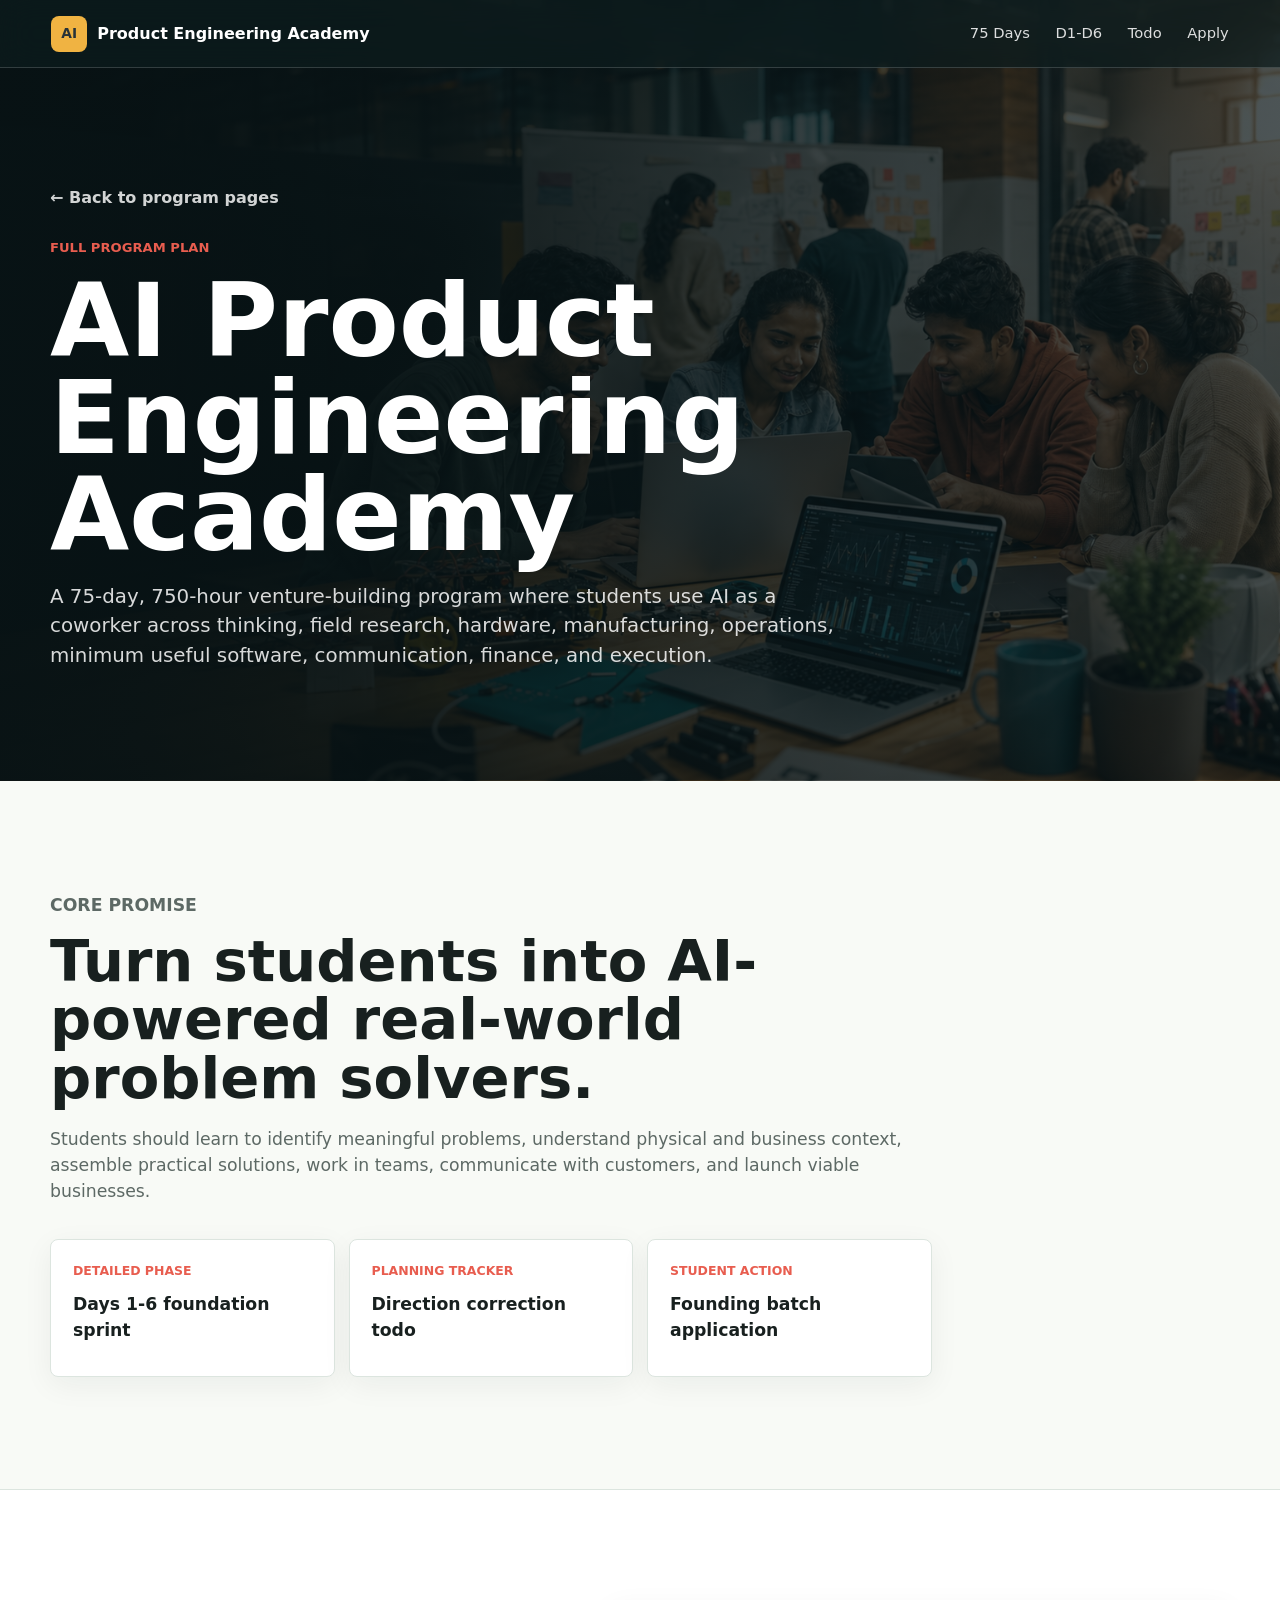
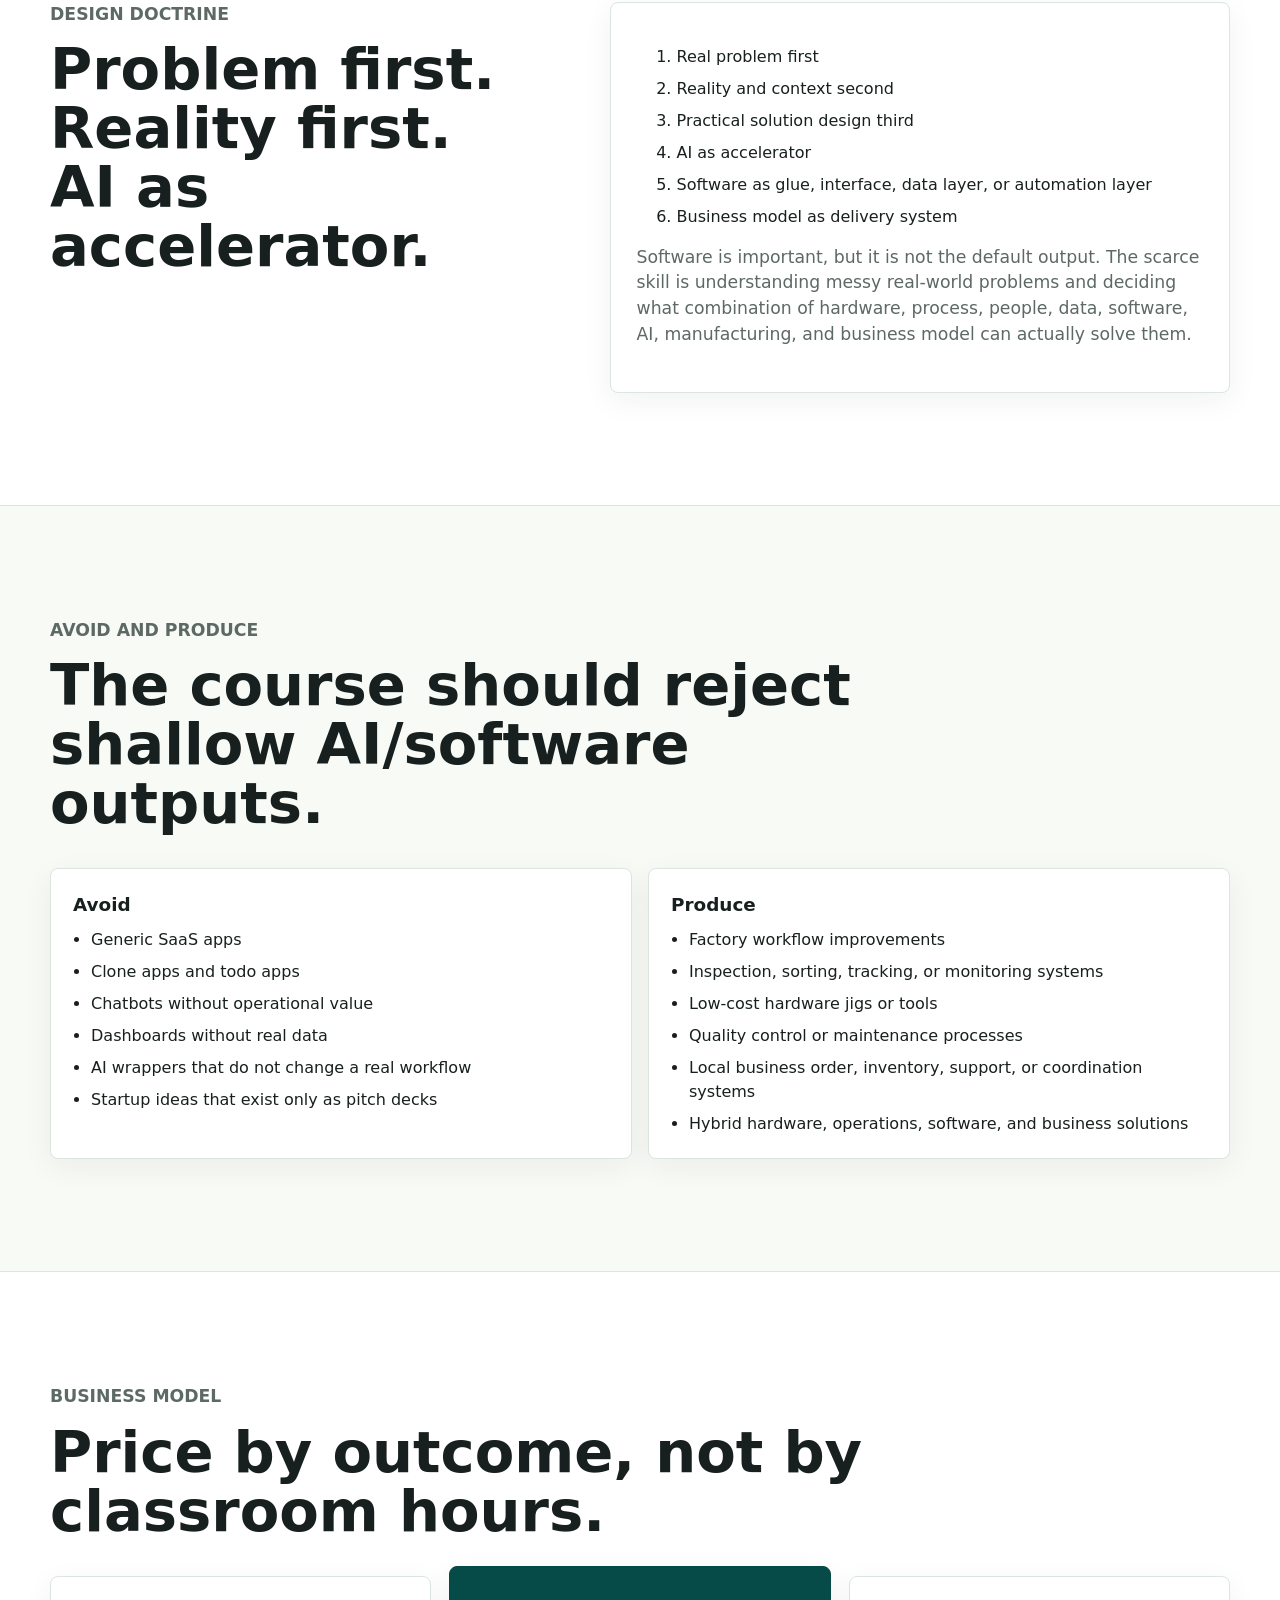
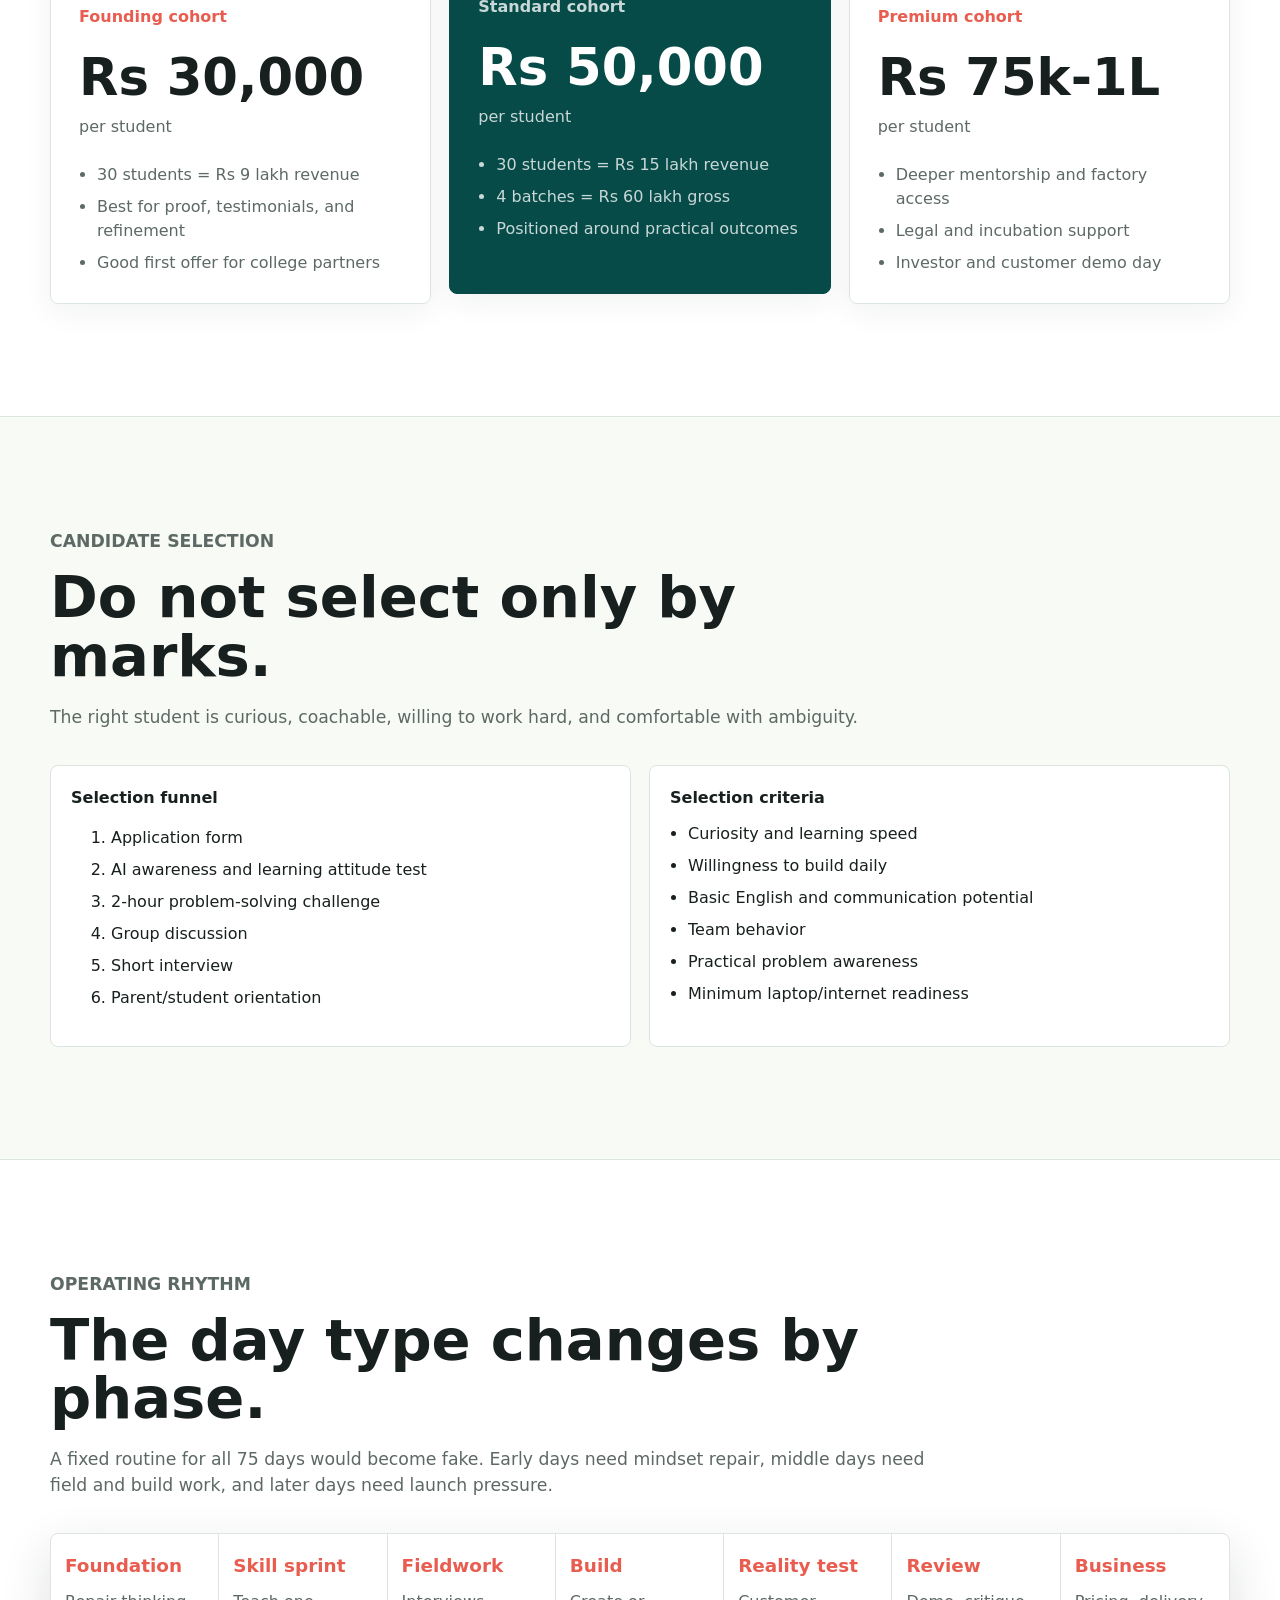
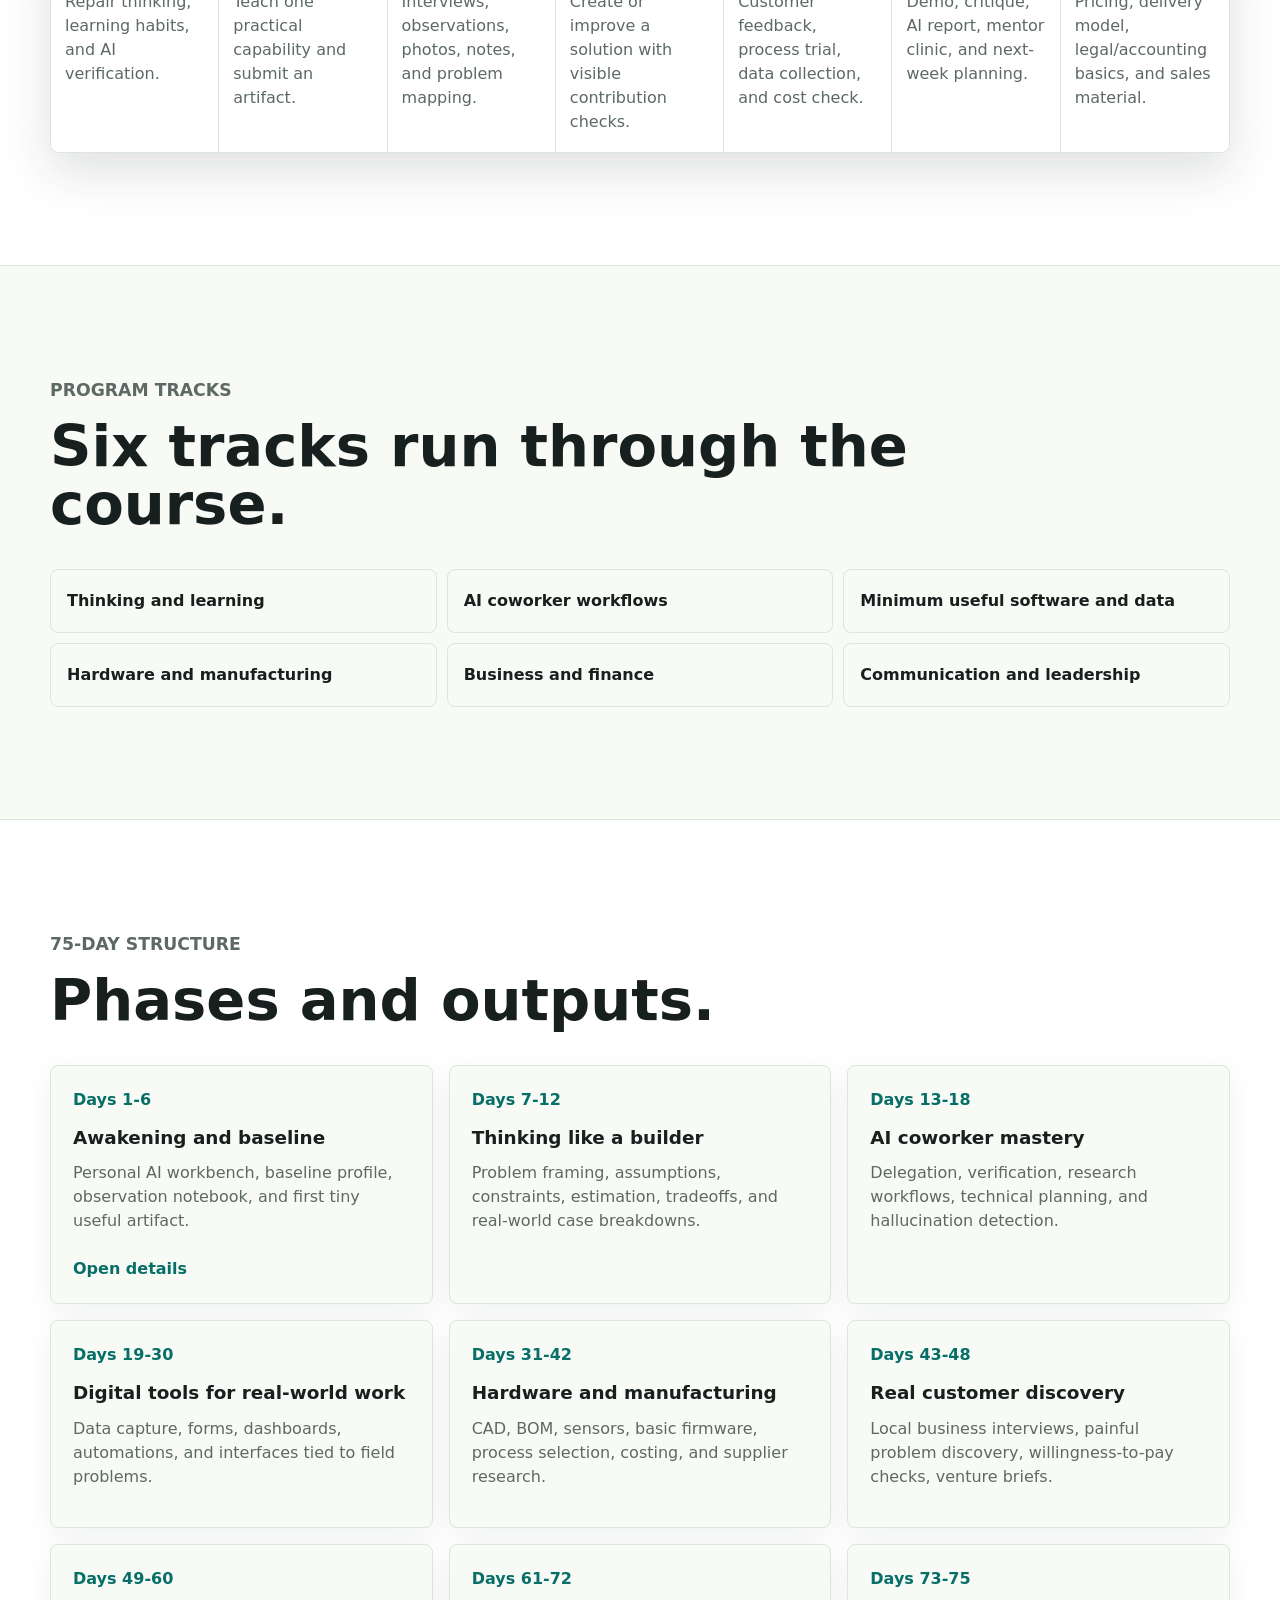
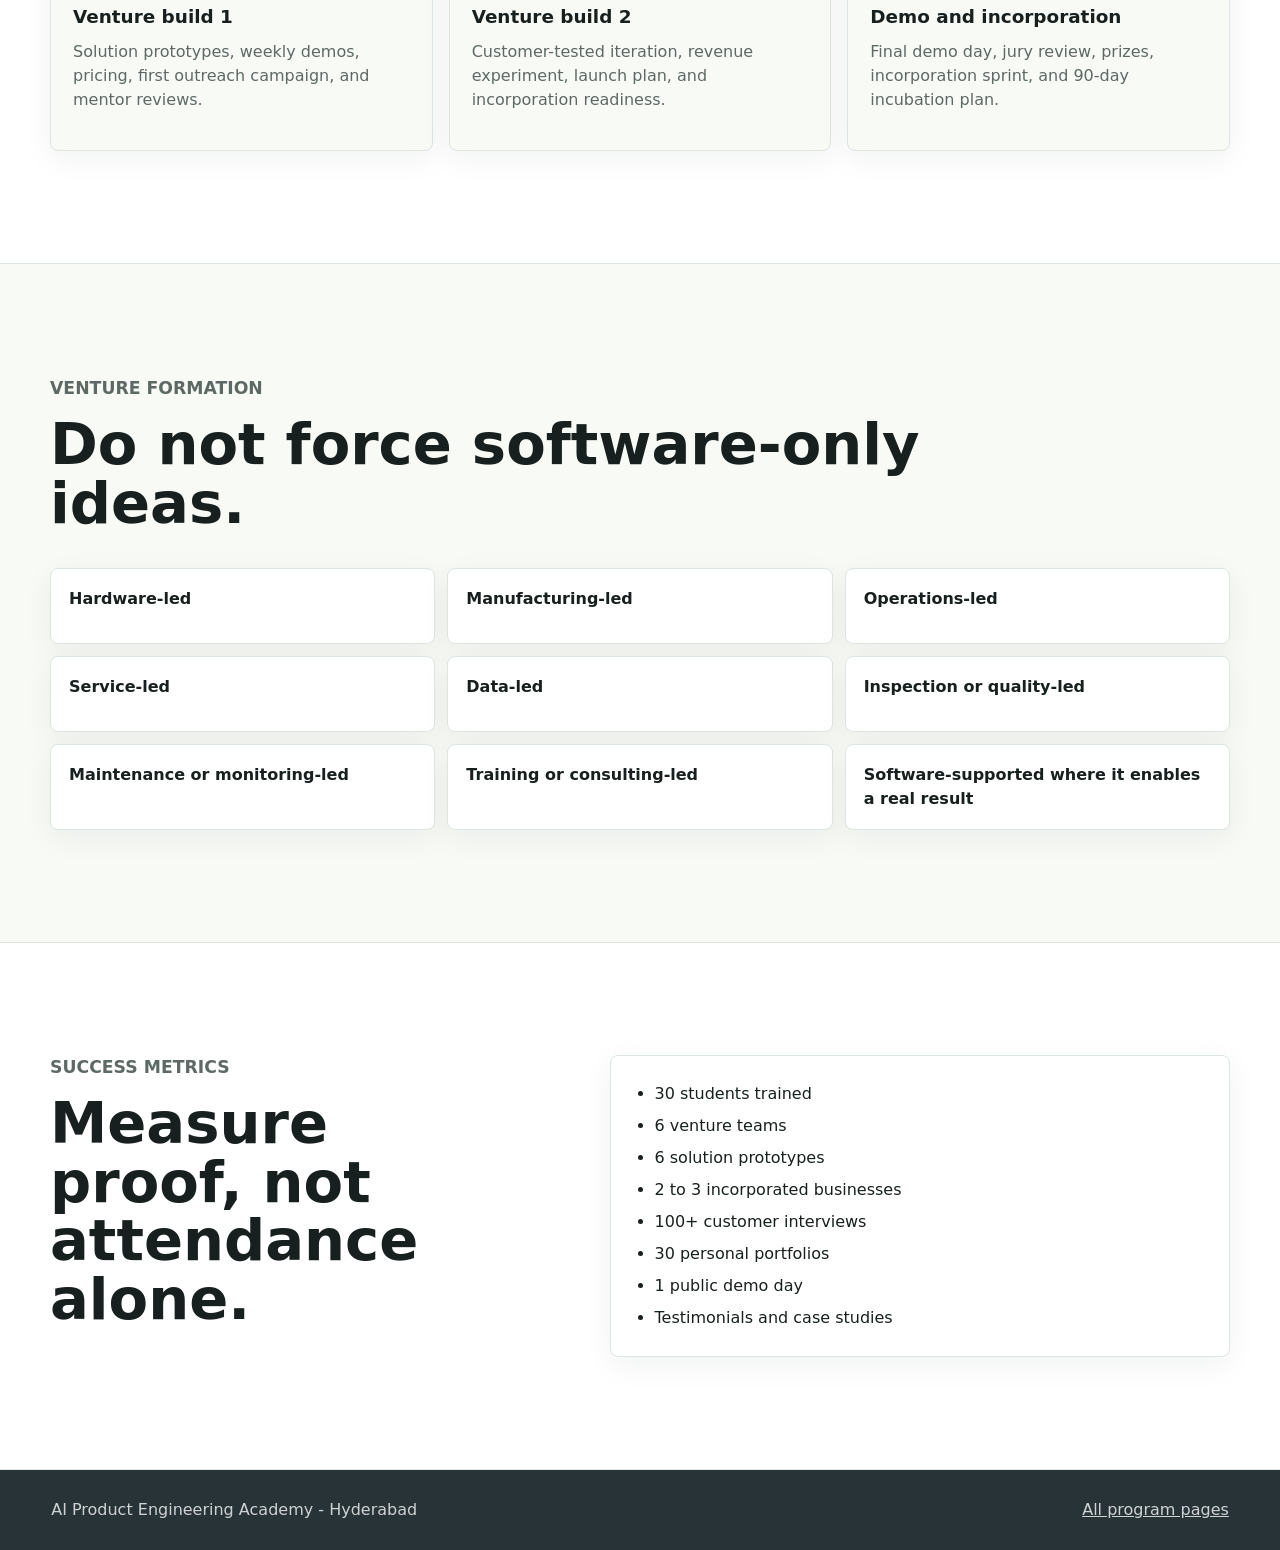
==== course-plan.html @ 9945cd36 "Convert planning docs to linked HTML pages" ====
<!doctype html>
<html lang="en">
  <head>
    <meta charset="utf-8">
    <meta name="viewport" content="width=device-width, initial-scale=1">
    <title>Full Course Plan | AI Product Engineering Academy</title>
    <meta name="description" content="Full business, curriculum, selection, AI monitoring, and venture model for the AI Product Engineering Academy.">
    <link rel="stylesheet" href="styles.css">
  </head>
  <body>
    <header class="topbar" aria-label="Primary navigation">
      <a class="brand" href="index.html#top" aria-label="AI Product Engineering Academy home">
        <span class="brand-mark">AI</span>
        <span>Product Engineering Academy</span>
      </a>
      <nav>
        <a href="index.html#curriculum">75 Days</a>
        <a href="phase-01-days-01-06.html">D1-D6</a>
        <a href="update-todo.html">Todo</a>
        <a href="index.html#apply">Apply</a>
      </nav>
    </header>

    <main>
      <section class="detail-hero">
        <div class="section-inner detail-hero-inner">
          <a class="back-link" href="index.html#pages">← Back to program pages</a>
          <p class="eyebrow">Full program plan</p>
          <h1>AI Product Engineering Academy</h1>
          <p>A 75-day, 750-hour venture-building program where students use AI as a coworker across thinking, field research, hardware, manufacturing, operations, minimum useful software, communication, finance, and execution.</p>
        </div>
      </section>

      <section class="section-inner">
        <div class="section-heading compact">
          <p class="eyebrow">Core promise</p>
          <h2>Turn students into AI-powered real-world problem solvers.</h2>
          <p>Students should learn to identify meaningful problems, understand physical and business context, assemble practical solutions, work in teams, communicate with customers, and launch viable businesses.</p>
        </div>
        <div class="resource-grid">
          <a href="phase-01-days-01-06.html">
            <span>Detailed phase</span>
            <strong>Days 1-6 foundation sprint</strong>
          </a>
          <a href="update-todo.html">
            <span>Planning tracker</span>
            <strong>Direction correction todo</strong>
          </a>
          <a href="index.html#apply">
            <span>Student action</span>
            <strong>Founding batch application</strong>
          </a>
        </div>
      </section>

      <section class="section-band">
        <div class="section-inner two-col">
          <div>
            <p class="eyebrow">Design doctrine</p>
            <h2>Problem first. Reality first. AI as accelerator.</h2>
          </div>
          <div class="outcome-list">
            <ol>
              <li>Real problem first</li>
              <li>Reality and context second</li>
              <li>Practical solution design third</li>
              <li>AI as accelerator</li>
              <li>Software as glue, interface, data layer, or automation layer</li>
              <li>Business model as delivery system</li>
            </ol>
            <p>Software is important, but it is not the default output. The scarce skill is understanding messy real-world problems and deciding what combination of hardware, process, people, data, software, AI, manufacturing, and business model can actually solve them.</p>
          </div>
        </div>
      </section>

      <section class="section-inner">
        <div class="section-heading compact">
          <p class="eyebrow">Avoid and produce</p>
          <h2>The course should reject shallow AI/software outputs.</h2>
        </div>
        <div class="comparison">
          <div>
            <h3>Avoid</h3>
            <ul>
              <li>Generic SaaS apps</li>
              <li>Clone apps and todo apps</li>
              <li>Chatbots without operational value</li>
              <li>Dashboards without real data</li>
              <li>AI wrappers that do not change a real workflow</li>
              <li>Startup ideas that exist only as pitch decks</li>
            </ul>
          </div>
          <div>
            <h3>Produce</h3>
            <ul>
              <li>Factory workflow improvements</li>
              <li>Inspection, sorting, tracking, or monitoring systems</li>
              <li>Low-cost hardware jigs or tools</li>
              <li>Quality control or maintenance processes</li>
              <li>Local business order, inventory, support, or coordination systems</li>
              <li>Hybrid hardware, operations, software, and business solutions</li>
            </ul>
          </div>
        </div>
      </section>

      <section class="section-band">
        <div class="section-inner">
          <div class="section-heading compact">
            <p class="eyebrow">Business model</p>
            <h2>Price by outcome, not by classroom hours.</h2>
          </div>
          <div class="pricing-grid">
            <article class="price-card">
              <p>Founding cohort</p>
              <h3>Rs 30,000</h3>
              <span>per student</span>
              <ul>
                <li>30 students = Rs 9 lakh revenue</li>
                <li>Best for proof, testimonials, and refinement</li>
                <li>Good first offer for college partners</li>
              </ul>
            </article>
            <article class="price-card featured">
              <p>Standard cohort</p>
              <h3>Rs 50,000</h3>
              <span>per student</span>
              <ul>
                <li>30 students = Rs 15 lakh revenue</li>
                <li>4 batches = Rs 60 lakh gross</li>
                <li>Positioned around practical outcomes</li>
              </ul>
            </article>
            <article class="price-card">
              <p>Premium cohort</p>
              <h3>Rs 75k-1L</h3>
              <span>per student</span>
              <ul>
                <li>Deeper mentorship and factory access</li>
                <li>Legal and incubation support</li>
                <li>Investor and customer demo day</li>
              </ul>
            </article>
          </div>
        </div>
      </section>

      <section class="section-inner">
        <div class="section-heading compact">
          <p class="eyebrow">Candidate selection</p>
          <h2>Do not select only by marks.</h2>
          <p>The right student is curious, coachable, willing to work hard, and comfortable with ambiguity.</p>
        </div>
        <div class="detail-columns">
          <div>
            <h4>Selection funnel</h4>
            <ol>
              <li>Application form</li>
              <li>AI awareness and learning attitude test</li>
              <li>2-hour problem-solving challenge</li>
              <li>Group discussion</li>
              <li>Short interview</li>
              <li>Parent/student orientation</li>
            </ol>
          </div>
          <div>
            <h4>Selection criteria</h4>
            <ul>
              <li>Curiosity and learning speed</li>
              <li>Willingness to build daily</li>
              <li>Basic English and communication potential</li>
              <li>Team behavior</li>
              <li>Practical problem awareness</li>
              <li>Minimum laptop/internet readiness</li>
            </ul>
          </div>
        </div>
      </section>

      <section class="section-band">
        <div class="section-inner">
          <div class="section-heading compact">
            <p class="eyebrow">Operating rhythm</p>
            <h2>The day type changes by phase.</h2>
            <p>A fixed routine for all 75 days would become fake. Early days need mindset repair, middle days need field and build work, and later days need launch pressure.</p>
          </div>
          <div class="day-grid">
            <div><strong>Foundation</strong><span>Repair thinking, learning habits, and AI verification.</span></div>
            <div><strong>Skill sprint</strong><span>Teach one practical capability and submit an artifact.</span></div>
            <div><strong>Fieldwork</strong><span>Interviews, observations, photos, notes, and problem mapping.</span></div>
            <div><strong>Build</strong><span>Create or improve a solution with visible contribution checks.</span></div>
            <div><strong>Reality test</strong><span>Customer feedback, process trial, data collection, and cost check.</span></div>
            <div><strong>Review</strong><span>Demo, critique, AI report, mentor clinic, and next-week planning.</span></div>
            <div><strong>Business</strong><span>Pricing, delivery model, legal/accounting basics, and sales material.</span></div>
          </div>
        </div>
      </section>

      <section class="section-inner">
        <div class="section-heading compact">
          <p class="eyebrow">Program tracks</p>
          <h2>Six tracks run through the course.</h2>
        </div>
        <div class="module-list">
          <span>Thinking and learning</span>
          <span>AI coworker workflows</span>
          <span>Minimum useful software and data</span>
          <span>Hardware and manufacturing</span>
          <span>Business and finance</span>
          <span>Communication and leadership</span>
        </div>
      </section>

      <section class="section-band">
        <div class="section-inner">
          <div class="section-heading compact">
            <p class="eyebrow">75-day structure</p>
            <h2>Phases and outputs.</h2>
          </div>
          <div class="timeline">
            <article>
              <span>Days 1-6</span>
              <h3>Awakening and baseline</h3>
              <p>Personal AI workbench, baseline profile, observation notebook, and first tiny useful artifact.</p>
              <a class="text-link" href="phase-01-days-01-06.html">Open details</a>
            </article>
            <article>
              <span>Days 7-12</span>
              <h3>Thinking like a builder</h3>
              <p>Problem framing, assumptions, constraints, estimation, tradeoffs, and real-world case breakdowns.</p>
            </article>
            <article>
              <span>Days 13-18</span>
              <h3>AI coworker mastery</h3>
              <p>Delegation, verification, research workflows, technical planning, and hallucination detection.</p>
            </article>
            <article>
              <span>Days 19-30</span>
              <h3>Digital tools for real-world work</h3>
              <p>Data capture, forms, dashboards, automations, and interfaces tied to field problems.</p>
            </article>
            <article>
              <span>Days 31-42</span>
              <h3>Hardware and manufacturing</h3>
              <p>CAD, BOM, sensors, basic firmware, process selection, costing, and supplier research.</p>
            </article>
            <article>
              <span>Days 43-48</span>
              <h3>Real customer discovery</h3>
              <p>Local business interviews, painful problem discovery, willingness-to-pay checks, venture briefs.</p>
            </article>
            <article>
              <span>Days 49-60</span>
              <h3>Venture build 1</h3>
              <p>Solution prototypes, weekly demos, pricing, first outreach campaign, and mentor reviews.</p>
            </article>
            <article>
              <span>Days 61-72</span>
              <h3>Venture build 2</h3>
              <p>Customer-tested iteration, revenue experiment, launch plan, and incorporation readiness.</p>
            </article>
            <article>
              <span>Days 73-75</span>
              <h3>Demo and incorporation</h3>
              <p>Final demo day, jury review, prizes, incorporation sprint, and 90-day incubation plan.</p>
            </article>
          </div>
        </div>
      </section>

      <section class="section-inner">
        <div class="section-heading compact">
          <p class="eyebrow">Venture formation</p>
          <h2>Do not force software-only ideas.</h2>
        </div>
        <div class="prep-grid">
          <div>Hardware-led</div>
          <div>Manufacturing-led</div>
          <div>Operations-led</div>
          <div>Service-led</div>
          <div>Data-led</div>
          <div>Inspection or quality-led</div>
          <div>Maintenance or monitoring-led</div>
          <div>Training or consulting-led</div>
          <div>Software-supported where it enables a real result</div>
        </div>
      </section>

      <section class="section-band">
        <div class="section-inner two-col">
          <div>
            <p class="eyebrow">Success metrics</p>
            <h2>Measure proof, not attendance alone.</h2>
          </div>
          <div class="outcome-list">
            <ul>
              <li>30 students trained</li>
              <li>6 venture teams</li>
              <li>6 solution prototypes</li>
              <li>2 to 3 incorporated businesses</li>
              <li>100+ customer interviews</li>
              <li>30 personal portfolios</li>
              <li>1 public demo day</li>
              <li>Testimonials and case studies</li>
            </ul>
          </div>
        </div>
      </section>
    </main>

    <footer class="site-footer">
      <p>AI Product Engineering Academy - Hyderabad</p>
      <a href="index.html#pages">All program pages</a>
    </footer>
  </body>
</html>
---- styles.css ----
:root {
  color-scheme: light;
  --ink: #18201f;
  --muted: #5d6965;
  --line: #dce5df;
  --paper: #f8faf6;
  --white: #ffffff;
  --teal: #086f68;
  --teal-dark: #064b48;
  --coral: #e85d4f;
  --amber: #f0b342;
  --steel: #283338;
  --mint: #d9efe8;
  --shadow: 0 18px 50px rgba(24, 32, 31, 0.14);
}

* {
  box-sizing: border-box;
}

html {
  scroll-behavior: smooth;
}

body {
  margin: 0;
  font-family: Inter, ui-sans-serif, system-ui, -apple-system, BlinkMacSystemFont, "Segoe UI", sans-serif;
  color: var(--ink);
  background: var(--paper);
  line-height: 1.5;
}

a {
  color: inherit;
}

.topbar {
  position: fixed;
  z-index: 10;
  top: 0;
  left: 0;
  right: 0;
  display: flex;
  align-items: center;
  justify-content: space-between;
  gap: 24px;
  min-height: 68px;
  padding: 14px clamp(18px, 4vw, 52px);
  color: var(--white);
  background: rgba(13, 28, 30, 0.72);
  backdrop-filter: blur(16px);
  border-bottom: 1px solid rgba(255, 255, 255, 0.16);
}

.brand {
  display: inline-flex;
  align-items: center;
  gap: 10px;
  text-decoration: none;
  font-weight: 800;
}

.brand-mark {
  display: grid;
  place-items: center;
  width: 36px;
  height: 36px;
  border-radius: 8px;
  color: var(--steel);
  background: var(--amber);
  font-size: 0.86rem;
}

nav {
  display: flex;
  gap: clamp(12px, 2vw, 28px);
  font-size: 0.92rem;
}

nav a {
  text-decoration: none;
  opacity: 0.86;
}

nav a:hover {
  opacity: 1;
}

.hero {
  position: relative;
  min-height: 92vh;
  display: grid;
  align-items: center;
  padding: 112px clamp(18px, 5vw, 68px) 52px;
  color: var(--white);
  background-image: url("assets/hero-ai-product-engineering.png");
  background-size: cover;
  background-position: center;
  overflow: hidden;
}

.hero-overlay {
  position: absolute;
  inset: 0;
  background:
    linear-gradient(90deg, rgba(8, 19, 21, 0.92) 0%, rgba(8, 19, 21, 0.78) 38%, rgba(8, 19, 21, 0.2) 72%),
    linear-gradient(0deg, rgba(8, 19, 21, 0.58), rgba(8, 19, 21, 0.06) 48%);
}

.hero-content {
  position: relative;
  width: min(760px, 100%);
}

.eyebrow {
  margin: 0 0 14px;
  color: var(--coral);
  font-weight: 900;
  text-transform: uppercase;
  letter-spacing: 0;
  font-size: 0.82rem;
}

.hero .eyebrow {
  color: #ffd37a;
}

h1,
h2,
h3,
p {
  margin-top: 0;
}

h1 {
  max-width: 720px;
  margin-bottom: 18px;
  font-size: clamp(3.2rem, 8vw, 6.9rem);
  line-height: 0.95;
  letter-spacing: 0;
}

h2 {
  font-size: clamp(2rem, 4.5vw, 4rem);
  line-height: 1.02;
  letter-spacing: 0;
  margin-bottom: 18px;
}

h3 {
  font-size: 1.15rem;
  margin-bottom: 10px;
}

.hero-copy {
  max-width: 650px;
  color: rgba(255, 255, 255, 0.86);
  font-size: clamp(1.08rem, 2vw, 1.34rem);
}

.hero-actions,
.button {
  display: flex;
  align-items: center;
}

.hero-actions {
  gap: 14px;
  flex-wrap: wrap;
  margin: 30px 0 34px;
}

.button {
  min-height: 48px;
  justify-content: center;
  gap: 10px;
  padding: 13px 18px;
  border-radius: 8px;
  border: 1px solid transparent;
  font-weight: 850;
  text-decoration: none;
  cursor: pointer;
  font-size: 0.96rem;
}

.button.primary {
  color: var(--white);
  background: var(--coral);
  box-shadow: 0 10px 30px rgba(232, 93, 79, 0.32);
}

.button.secondary {
  color: var(--white);
  border-color: rgba(255, 255, 255, 0.44);
  background: rgba(255, 255, 255, 0.08);
}

.hero-metrics {
  display: grid;
  grid-template-columns: repeat(3, minmax(0, 1fr));
  gap: 10px;
  max-width: 680px;
  margin: 0;
}

.hero-metrics div {
  padding: 16px;
  border-radius: 8px;
  background: rgba(255, 255, 255, 0.12);
  border: 1px solid rgba(255, 255, 255, 0.16);
}

.hero-metrics dt {
  font-size: clamp(1.5rem, 3vw, 2.2rem);
  font-weight: 900;
}

.hero-metrics dd {
  margin: 2px 0 0;
  color: rgba(255, 255, 255, 0.78);
}

.section-inner {
  width: min(1180px, calc(100% - 36px));
  margin: 0 auto;
  padding: clamp(66px, 9vw, 112px) 0;
}

.section-band {
  background: var(--white);
  border-block: 1px solid var(--line);
}

.two-col {
  display: grid;
  grid-template-columns: minmax(0, 0.88fr) minmax(0, 1.12fr);
  gap: clamp(28px, 6vw, 72px);
  align-items: start;
}

.comparison {
  display: grid;
  grid-template-columns: repeat(2, minmax(0, 1fr));
  gap: 16px;
}

.comparison > div,
.feature-card,
.price-card,
.timeline article,
.signup-form,
.prize-board {
  border: 1px solid var(--line);
  border-radius: 8px;
  background: var(--white);
  box-shadow: 0 8px 30px rgba(24, 32, 31, 0.06);
}

.section-band .comparison > div,
.section-band .feature-card,
.section-band .timeline article,
.section-band .prize-board {
  background: var(--paper);
}

.comparison > div {
  padding: 22px;
}

ul {
  padding-left: 18px;
  margin: 0;
}

li + li {
  margin-top: 8px;
}

.section-heading {
  max-width: 820px;
  margin-bottom: 34px;
}

.section-heading p,
.two-col p,
.signup-copy p {
  color: var(--muted);
  font-size: 1.08rem;
}

.section-heading.compact {
  max-width: 900px;
}

.feature-grid {
  display: grid;
  grid-template-columns: repeat(4, minmax(0, 1fr));
  gap: 16px;
}

.feature-card {
  padding: 24px;
}

.icon {
  display: inline-flex;
  align-items: center;
  justify-content: center;
  width: 40px;
  height: 40px;
  margin-bottom: 20px;
  border-radius: 8px;
  color: var(--teal-dark);
  background: var(--mint);
  font-weight: 900;
}

.feature-card p,
.price-card li,
.timeline p {
  color: var(--muted);
}

.timeline {
  display: grid;
  grid-template-columns: repeat(3, minmax(0, 1fr));
  gap: 16px;
}

.timeline article {
  padding: 22px;
}

.timeline span {
  display: inline-block;
  margin-bottom: 12px;
  color: var(--teal);
  font-weight: 900;
}

.text-link {
  display: inline-flex;
  margin-top: 8px;
  color: var(--teal);
  font-weight: 900;
  text-decoration: none;
}

.text-link:hover {
  color: var(--coral);
}

.day-grid {
  display: grid;
  grid-template-columns: repeat(7, minmax(0, 1fr));
  border: 1px solid var(--line);
  border-radius: 8px;
  overflow: hidden;
  background: var(--white);
  box-shadow: var(--shadow);
}

.day-grid div {
  min-height: 126px;
  padding: 18px 14px;
  border-right: 1px solid var(--line);
}

.day-grid div:last-child {
  border-right: 0;
}

.day-grid strong {
  display: block;
  color: var(--coral);
  font-size: 1.15rem;
}

.day-grid span {
  display: block;
  margin-top: 10px;
  color: var(--muted);
}

.module-list {
  display: grid;
  grid-template-columns: repeat(3, minmax(0, 1fr));
  gap: 10px;
}

.module-list span {
  min-height: 64px;
  display: flex;
  align-items: center;
  padding: 14px 16px;
  border: 1px solid var(--line);
  border-radius: 8px;
  background: var(--paper);
  font-weight: 800;
}

.pricing-grid {
  display: grid;
  grid-template-columns: repeat(3, minmax(0, 1fr));
  gap: 18px;
}

.price-card {
  padding: 28px;
}

.price-card.featured {
  color: var(--white);
  background: var(--teal-dark);
  border-color: var(--teal-dark);
  transform: translateY(-10px);
}

.price-card p {
  color: var(--coral);
  font-weight: 900;
  margin-bottom: 10px;
}

.price-card.featured p,
.price-card.featured li,
.price-card.featured span {
  color: rgba(255, 255, 255, 0.78);
}

.price-card h3 {
  font-size: clamp(2rem, 4vw, 3.2rem);
  margin-bottom: 0;
}

.price-card span {
  display: inline-block;
  color: var(--muted);
  margin-bottom: 24px;
}

.prize-layout {
  display: grid;
  grid-template-columns: minmax(0, 0.82fr) minmax(0, 1.18fr);
  gap: clamp(28px, 6vw, 70px);
  align-items: center;
}

.prize-board {
  display: grid;
  grid-template-columns: repeat(2, minmax(0, 1fr));
  overflow: hidden;
}

.prize-board div {
  min-height: 128px;
  padding: 24px;
  border-right: 1px solid var(--line);
  border-bottom: 1px solid var(--line);
}

.prize-board div:nth-child(2n) {
  border-right: 0;
}

.prize-board div:nth-last-child(-n + 2) {
  border-bottom: 0;
}

.prize-board strong {
  display: block;
  font-size: 1.45rem;
  color: var(--teal);
}

.prize-board span {
  color: var(--muted);
}

.signup-section {
  display: grid;
  grid-template-columns: minmax(0, 0.88fr) minmax(320px, 0.72fr);
  gap: clamp(28px, 6vw, 70px);
  align-items: start;
}

.signup-copy ul {
  margin-top: 24px;
}

.signup-form {
  padding: clamp(22px, 4vw, 34px);
}

label {
  display: block;
  margin-bottom: 16px;
  font-weight: 800;
}

input,
textarea {
  width: 100%;
  margin-top: 8px;
  padding: 13px 14px;
  border: 1px solid var(--line);
  border-radius: 8px;
  color: var(--ink);
  background: #fbfcfa;
  font: inherit;
}

input:focus,
textarea:focus {
  outline: 3px solid rgba(8, 111, 104, 0.18);
  border-color: var(--teal);
}

.form-submit {
  width: 100%;
  border: 0;
}

.form-note {
  min-height: 42px;
  margin: 14px 0 0;
  color: var(--muted);
  font-size: 0.92rem;
}

.site-footer {
  display: flex;
  justify-content: space-between;
  gap: 18px;
  padding: 28px clamp(18px, 4vw, 52px);
  color: rgba(255, 255, 255, 0.78);
  background: var(--steel);
}

.site-footer p {
  margin: 0;
}

.detail-hero {
  padding-top: 68px;
  color: var(--white);
  background:
    linear-gradient(90deg, rgba(8, 19, 21, 0.94), rgba(8, 19, 21, 0.72)),
    url("assets/hero-ai-product-engineering.png");
  background-size: cover;
  background-position: center;
}

.detail-hero-inner {
  padding-top: clamp(72px, 10vw, 118px);
  padding-bottom: clamp(58px, 8vw, 90px);
}

.detail-hero h1 {
  max-width: 900px;
}

.detail-hero p:not(.eyebrow) {
  max-width: 820px;
  color: rgba(255, 255, 255, 0.84);
  font-size: clamp(1.04rem, 2vw, 1.24rem);
}

.back-link {
  display: inline-flex;
  margin-bottom: 28px;
  color: rgba(255, 255, 255, 0.82);
  font-weight: 850;
  text-decoration: none;
}

.detail-stats,
.prep-grid,
.review-grid {
  display: grid;
  gap: 12px;
}

.detail-stats {
  grid-template-columns: repeat(3, minmax(0, 1fr));
  max-width: 780px;
  margin-top: 32px;
}

.detail-stats div {
  padding: 18px;
  border: 1px solid rgba(255, 255, 255, 0.18);
  border-radius: 8px;
  background: rgba(255, 255, 255, 0.1);
}

.detail-stats strong {
  display: block;
  font-size: 1.45rem;
}

.detail-stats span {
  color: rgba(255, 255, 255, 0.74);
}

.outcome-list,
.day-detail,
.prep-grid div,
.review-grid div {
  border: 1px solid var(--line);
  border-radius: 8px;
  background: var(--white);
  box-shadow: 0 8px 30px rgba(24, 32, 31, 0.06);
}

.outcome-list {
  padding: 26px;
}

.prep-grid {
  grid-template-columns: repeat(3, minmax(0, 1fr));
}

.prep-grid div,
.review-grid div {
  min-height: 76px;
  padding: 18px;
  font-weight: 800;
}

.day-detail-list {
  display: grid;
  gap: 18px;
}

.day-detail {
  padding: clamp(22px, 4vw, 34px);
  background: var(--paper);
}

.day-detail-head {
  display: flex;
  gap: 16px;
  align-items: flex-start;
  margin-bottom: 14px;
}

.day-detail-head > span {
  display: grid;
  place-items: center;
  flex: 0 0 auto;
  width: 54px;
  height: 54px;
  border-radius: 8px;
  color: var(--white);
  background: var(--teal);
  font-weight: 950;
}

.day-detail-head h3 {
  margin-bottom: 4px;
  font-size: clamp(1.35rem, 3vw, 2rem);
}

.day-detail-head p,
.core-question {
  color: var(--muted);
}

.core-question {
  font-weight: 850;
}

.detail-columns {
  display: grid;
  grid-template-columns: repeat(2, minmax(0, 1fr));
  gap: 18px;
  margin-top: 22px;
}

.detail-columns > div,
.case-box,
.rule-strip {
  padding: 20px;
  border-radius: 8px;
  background: var(--white);
  border: 1px solid var(--line);
}

.detail-columns h4 {
  margin: 0 0 12px;
  font-size: 1rem;
}

.case-box {
  margin-top: 18px;
}

.case-box p {
  margin: 8px 0 0;
  color: var(--muted);
}

.rule-strip {
  display: grid;
  grid-template-columns: repeat(3, minmax(0, 1fr));
  gap: 10px;
  margin-top: 18px;
}

.rule-strip span {
  color: var(--teal-dark);
  font-weight: 900;
}

.review-grid {
  grid-template-columns: repeat(2, minmax(0, 1fr));
}

.resource-grid,
.todo-list {
  display: grid;
  gap: 14px;
}

.resource-grid {
  grid-template-columns: repeat(4, minmax(0, 1fr));
}

.resource-grid a,
.todo-list div {
  min-height: 138px;
  padding: 22px;
  border: 1px solid var(--line);
  border-radius: 8px;
  background: var(--white);
  text-decoration: none;
  box-shadow: 0 8px 30px rgba(24, 32, 31, 0.06);
}

.resource-grid span,
.todo-list span {
  display: block;
  margin-bottom: 12px;
  color: var(--coral);
  font-weight: 900;
  text-transform: uppercase;
  font-size: 0.78rem;
}

.resource-grid strong,
.todo-list strong {
  display: block;
  color: var(--ink);
  font-size: 1.08rem;
}

.todo-list {
  grid-template-columns: repeat(2, minmax(0, 1fr));
}

@media (max-width: 980px) {
  nav {
    display: none;
  }

  .hero {
    min-height: 90vh;
    background-position: 62% center;
  }

  .two-col,
  .prize-layout,
  .signup-section,
  .detail-columns {
    grid-template-columns: 1fr;
  }

  .feature-grid,
  .timeline,
  .pricing-grid,
  .prep-grid,
  .resource-grid {
    grid-template-columns: repeat(2, minmax(0, 1fr));
  }

  .day-grid {
    grid-template-columns: repeat(2, minmax(0, 1fr));
  }

  .day-grid div {
    border-right: 1px solid var(--line);
    border-bottom: 1px solid var(--line);
  }
}

@media (max-width: 680px) {
  .topbar {
    min-height: 62px;
  }

  .brand span:last-child {
    display: none;
  }

  .hero {
    min-height: 88vh;
    padding-top: 96px;
  }

  .hero-metrics,
  .comparison,
  .feature-grid,
  .timeline,
  .pricing-grid,
  .module-list,
  .prize-board,
  .detail-stats,
  .prep-grid,
  .review-grid,
  .rule-strip,
  .resource-grid,
  .todo-list {
    grid-template-columns: 1fr;
  }

  .hero-actions {
    align-items: stretch;
  }

  .button {
    width: 100%;
  }

  .day-grid {
    grid-template-columns: 1fr;
  }

  .price-card.featured {
    transform: none;
  }

  .prize-board div,
  .prize-board div:nth-child(2n),
  .prize-board div:nth-last-child(-n + 2) {
    border-right: 0;
    border-bottom: 1px solid var(--line);
  }

  .prize-board div:last-child {
    border-bottom: 0;
  }

  .site-footer {
    flex-direction: column;
  }
}
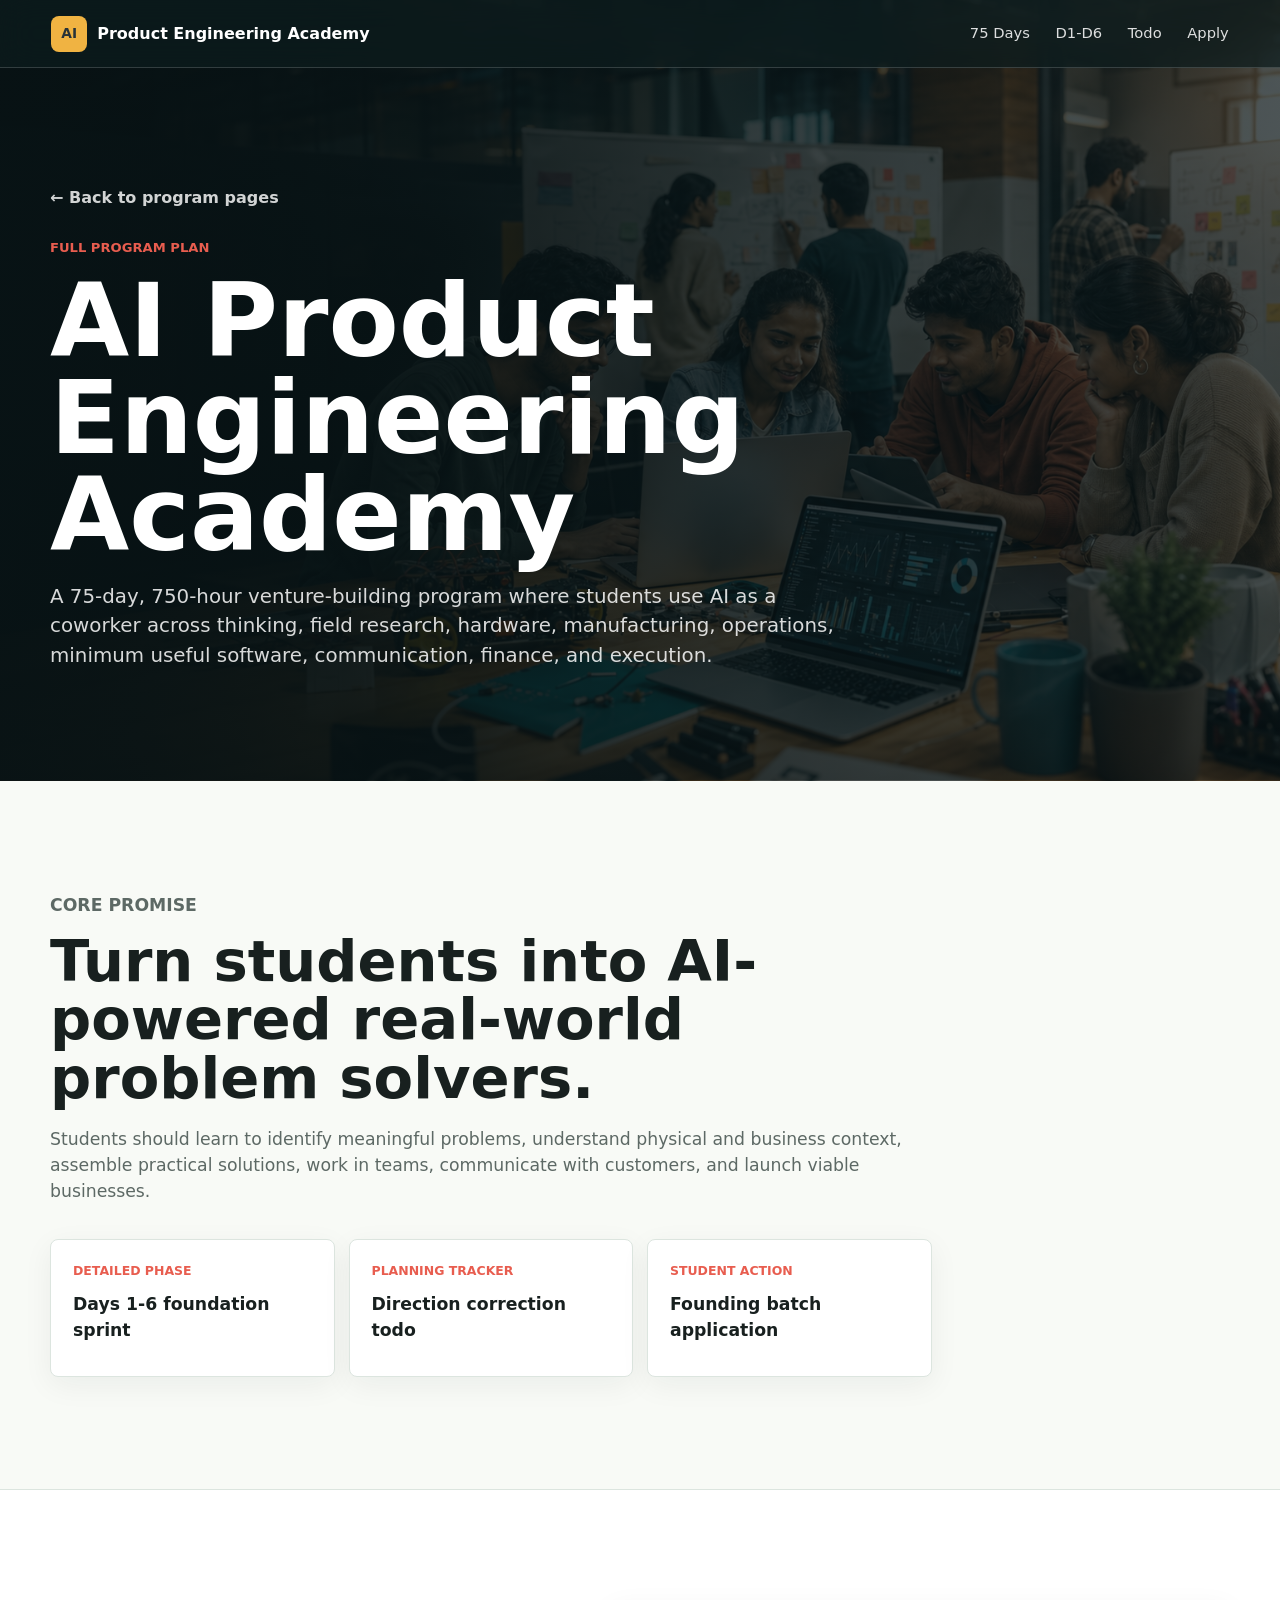
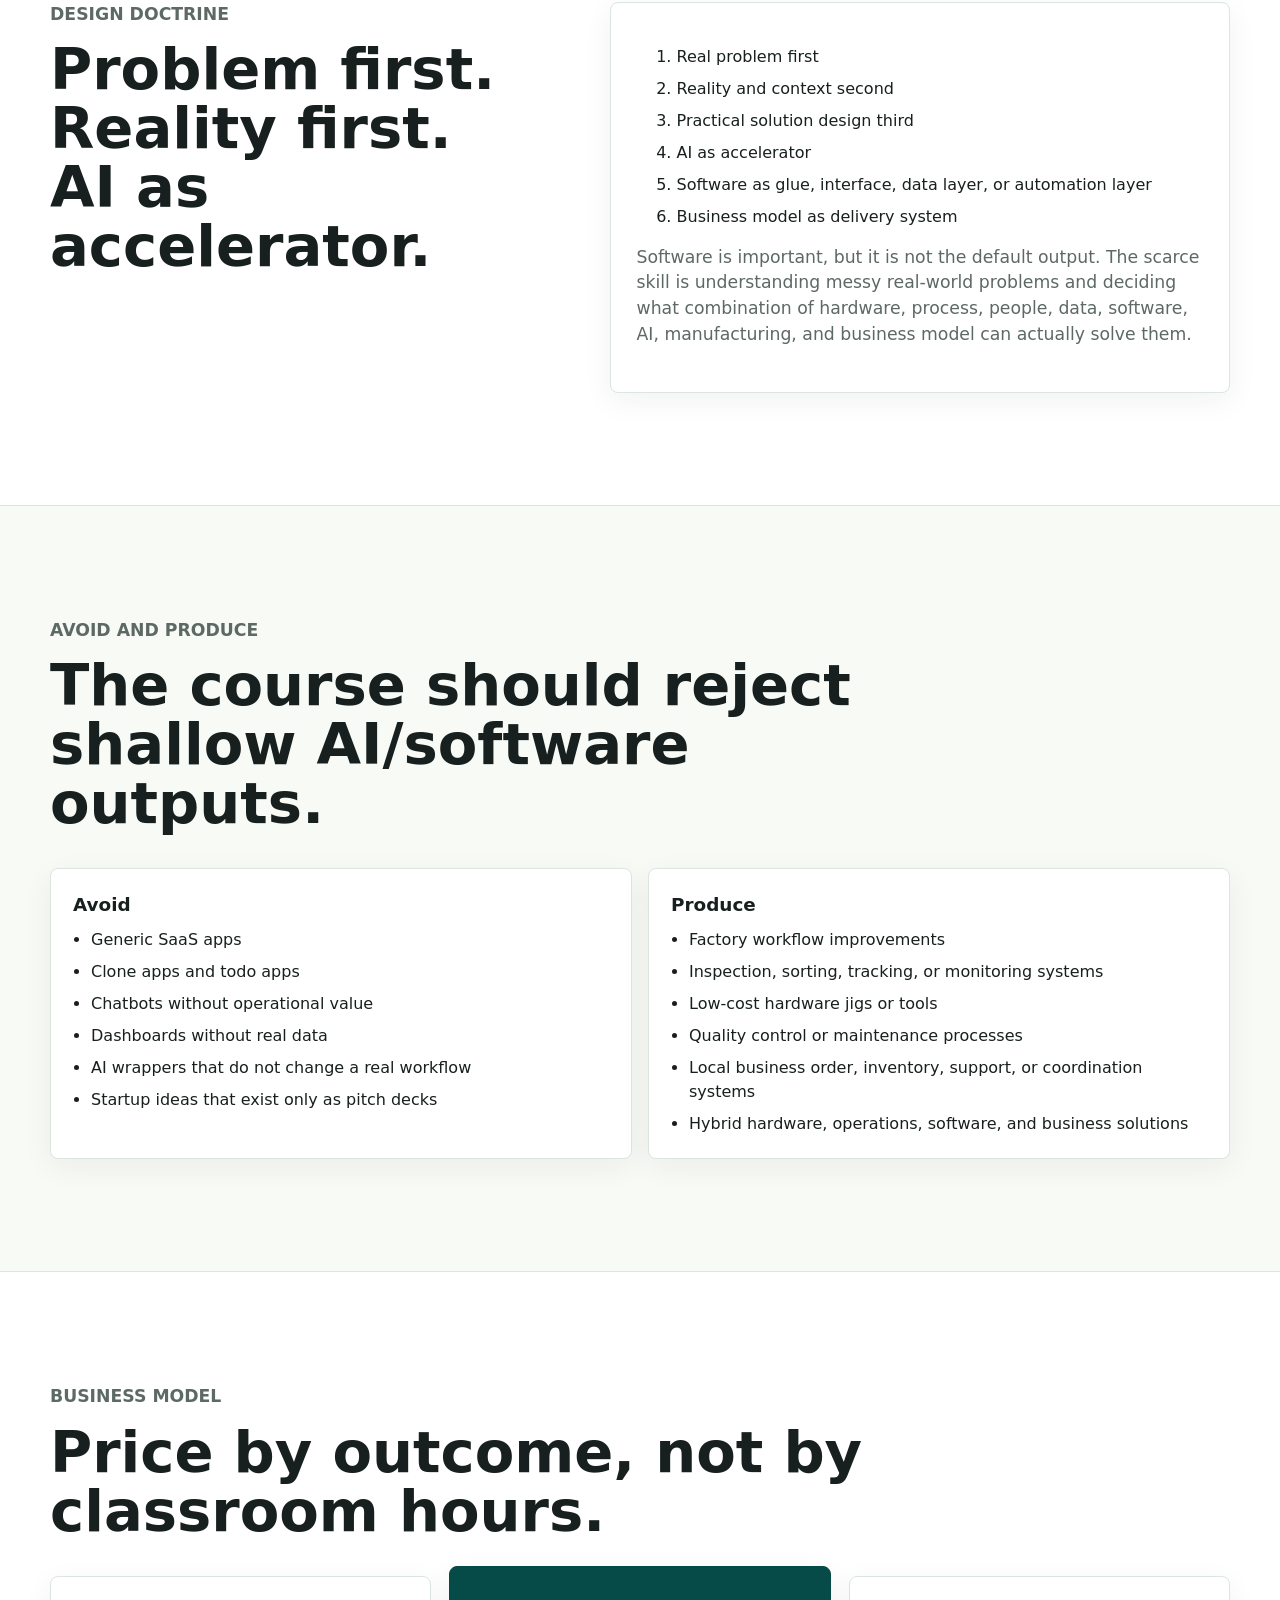
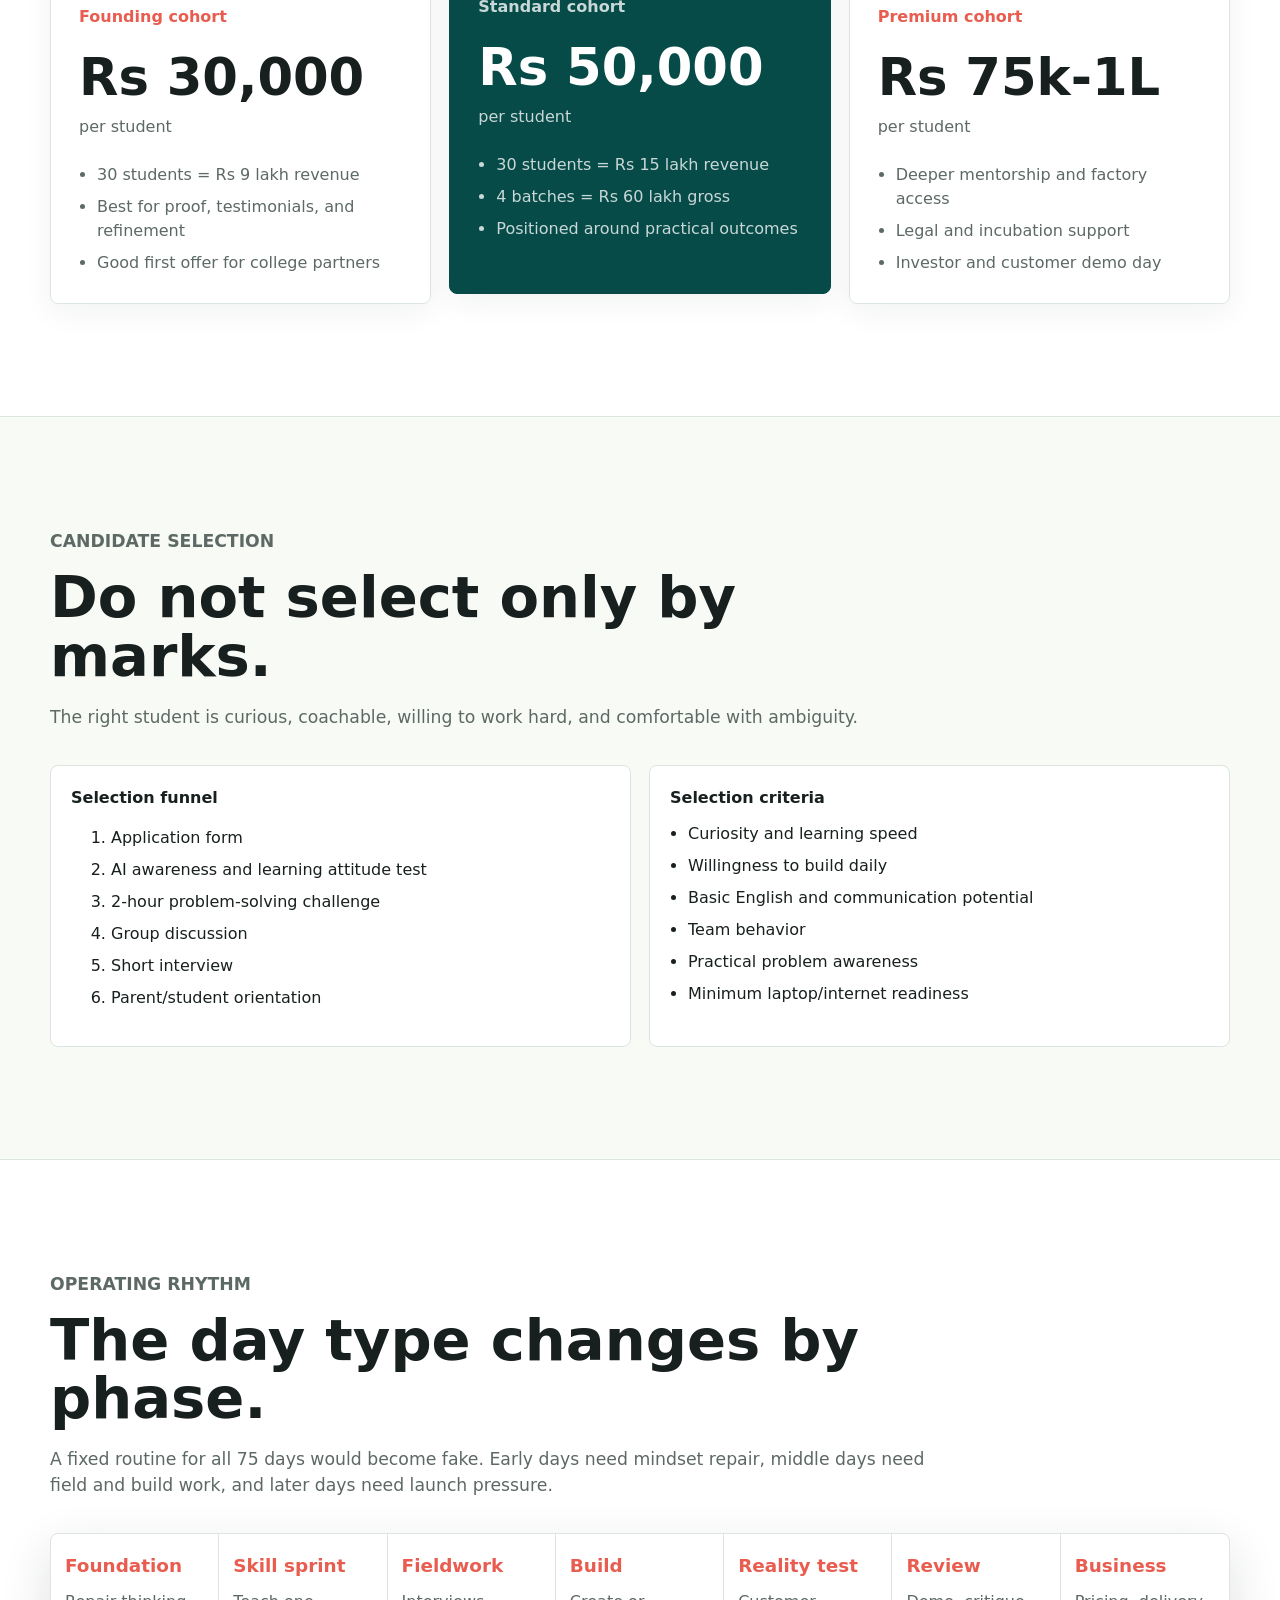
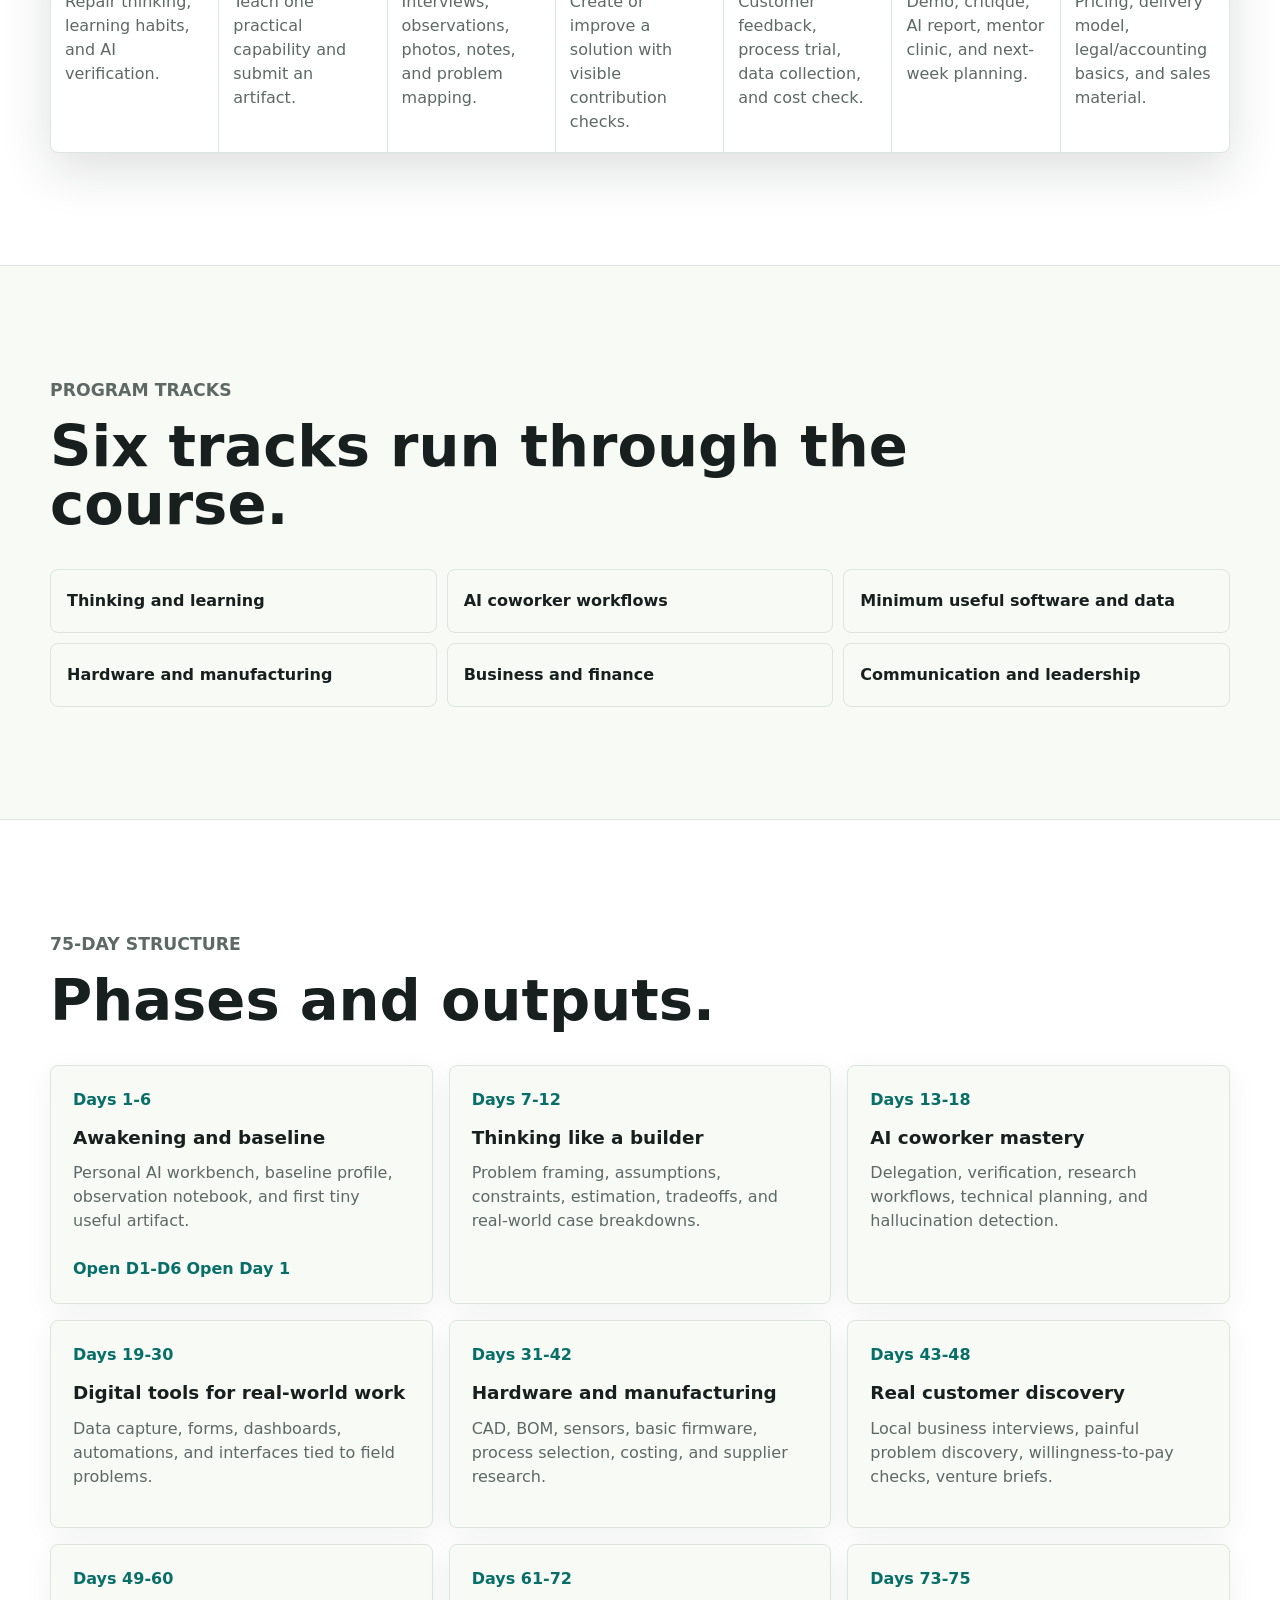
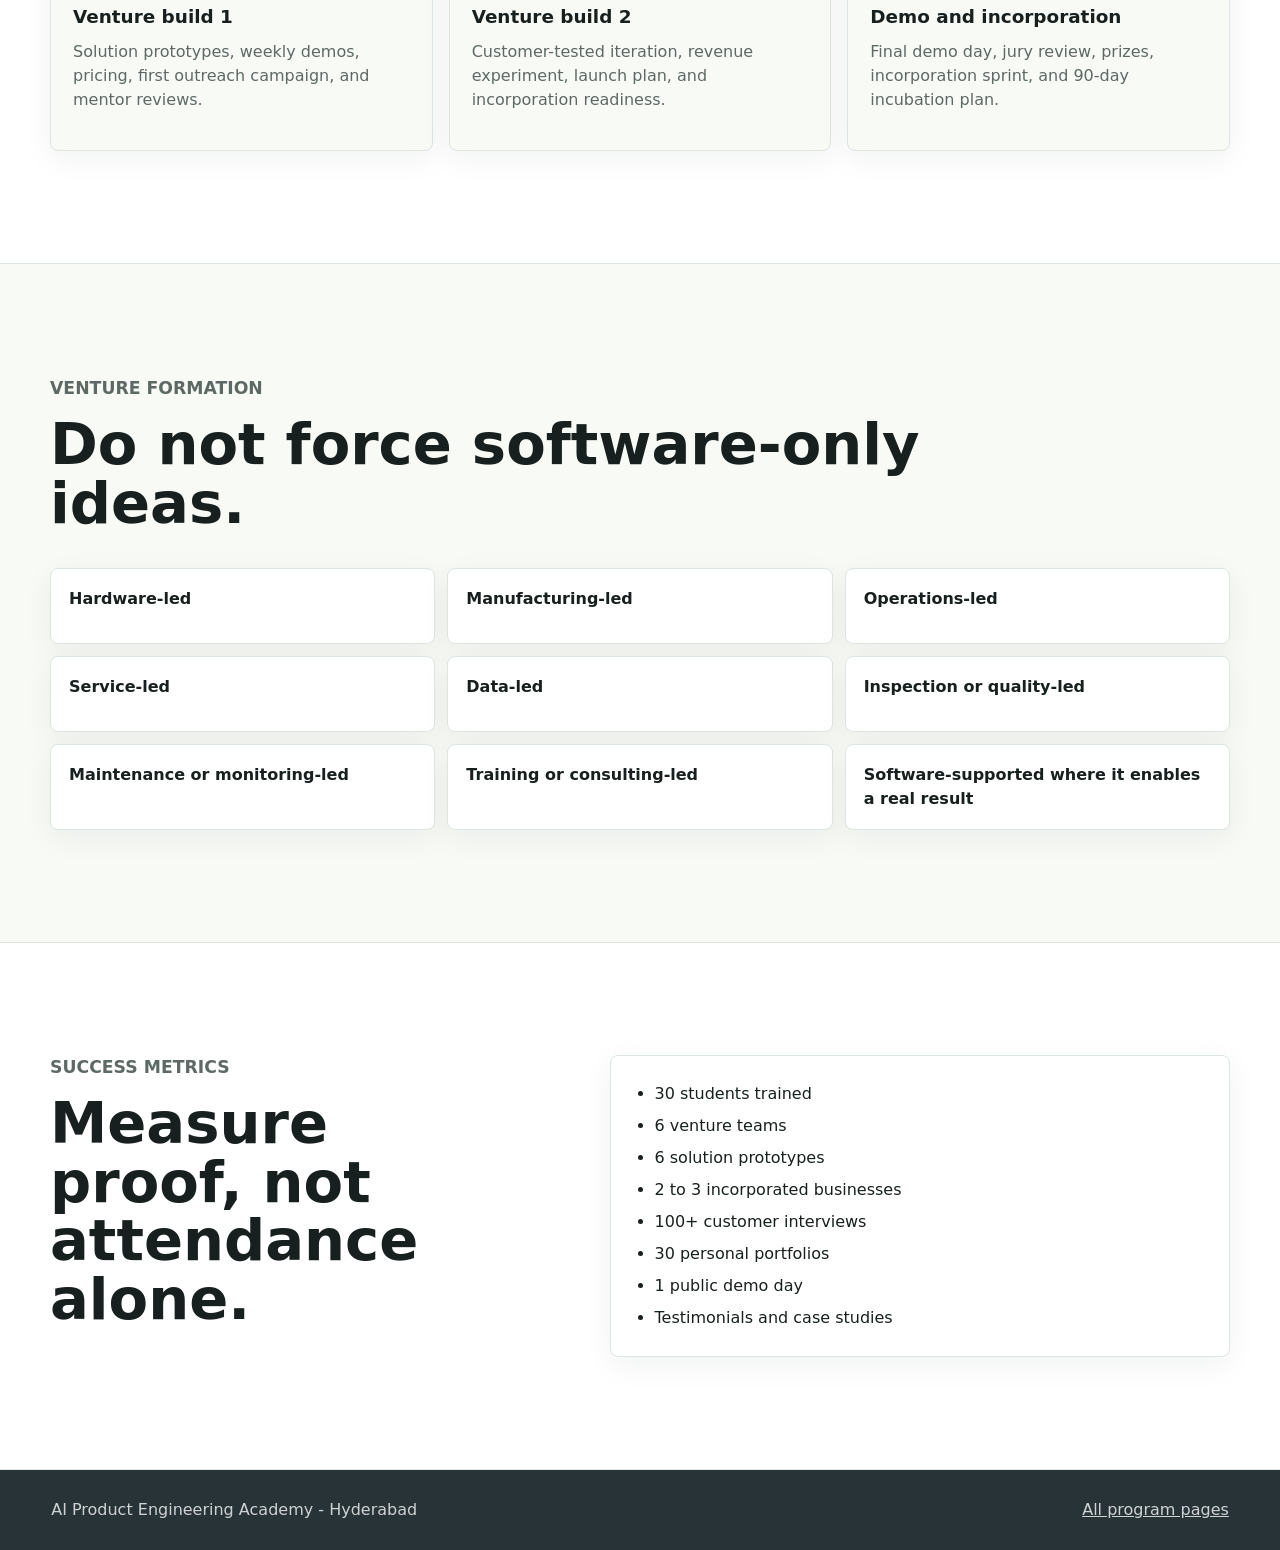
==== commit 1fd1ee9f: "Add detailed day one facilitation plan" ====
--- a/course-plan.html
+++ b/course-plan.html
@@ -222,7 +222,8 @@
               <span>Days 1-6</span>
               <h3>Awakening and baseline</h3>
               <p>Personal AI workbench, baseline profile, observation notebook, and first tiny useful artifact.</p>
-              <a class="text-link" href="phase-01-days-01-06.html">Open details</a>
+              <a class="text-link" href="phase-01-days-01-06.html">Open D1-D6</a>
+              <a class="text-link" href="day-01.html">Open Day 1</a>
             </article>
             <article>
               <span>Days 7-12</span>
--- a/styles.css
+++ b/styles.css
@@ -759,6 +759,36 @@
   grid-template-columns: repeat(2, minmax(0, 1fr));
 }
 
+.schedule-list {
+  display: grid;
+  gap: 16px;
+}
+
+.schedule-block {
+  display: grid;
+  grid-template-columns: minmax(120px, 0.22fr) minmax(0, 1fr);
+  gap: 18px;
+  padding: clamp(20px, 4vw, 30px);
+  border: 1px solid var(--line);
+  border-radius: 8px;
+  background: var(--paper);
+  box-shadow: 0 8px 30px rgba(24, 32, 31, 0.06);
+}
+
+.schedule-block > span {
+  color: var(--teal);
+  font-weight: 950;
+}
+
+.schedule-block h3 {
+  font-size: clamp(1.2rem, 2.4vw, 1.7rem);
+}
+
+.schedule-block p,
+.schedule-block li {
+  color: var(--muted);
+}
+
 @media (max-width: 980px) {
   nav {
     display: none;
@@ -772,7 +802,8 @@
   .two-col,
   .prize-layout,
   .signup-section,
-  .detail-columns {
+  .detail-columns,
+  .schedule-block {
     grid-template-columns: 1fr;
   }
 
